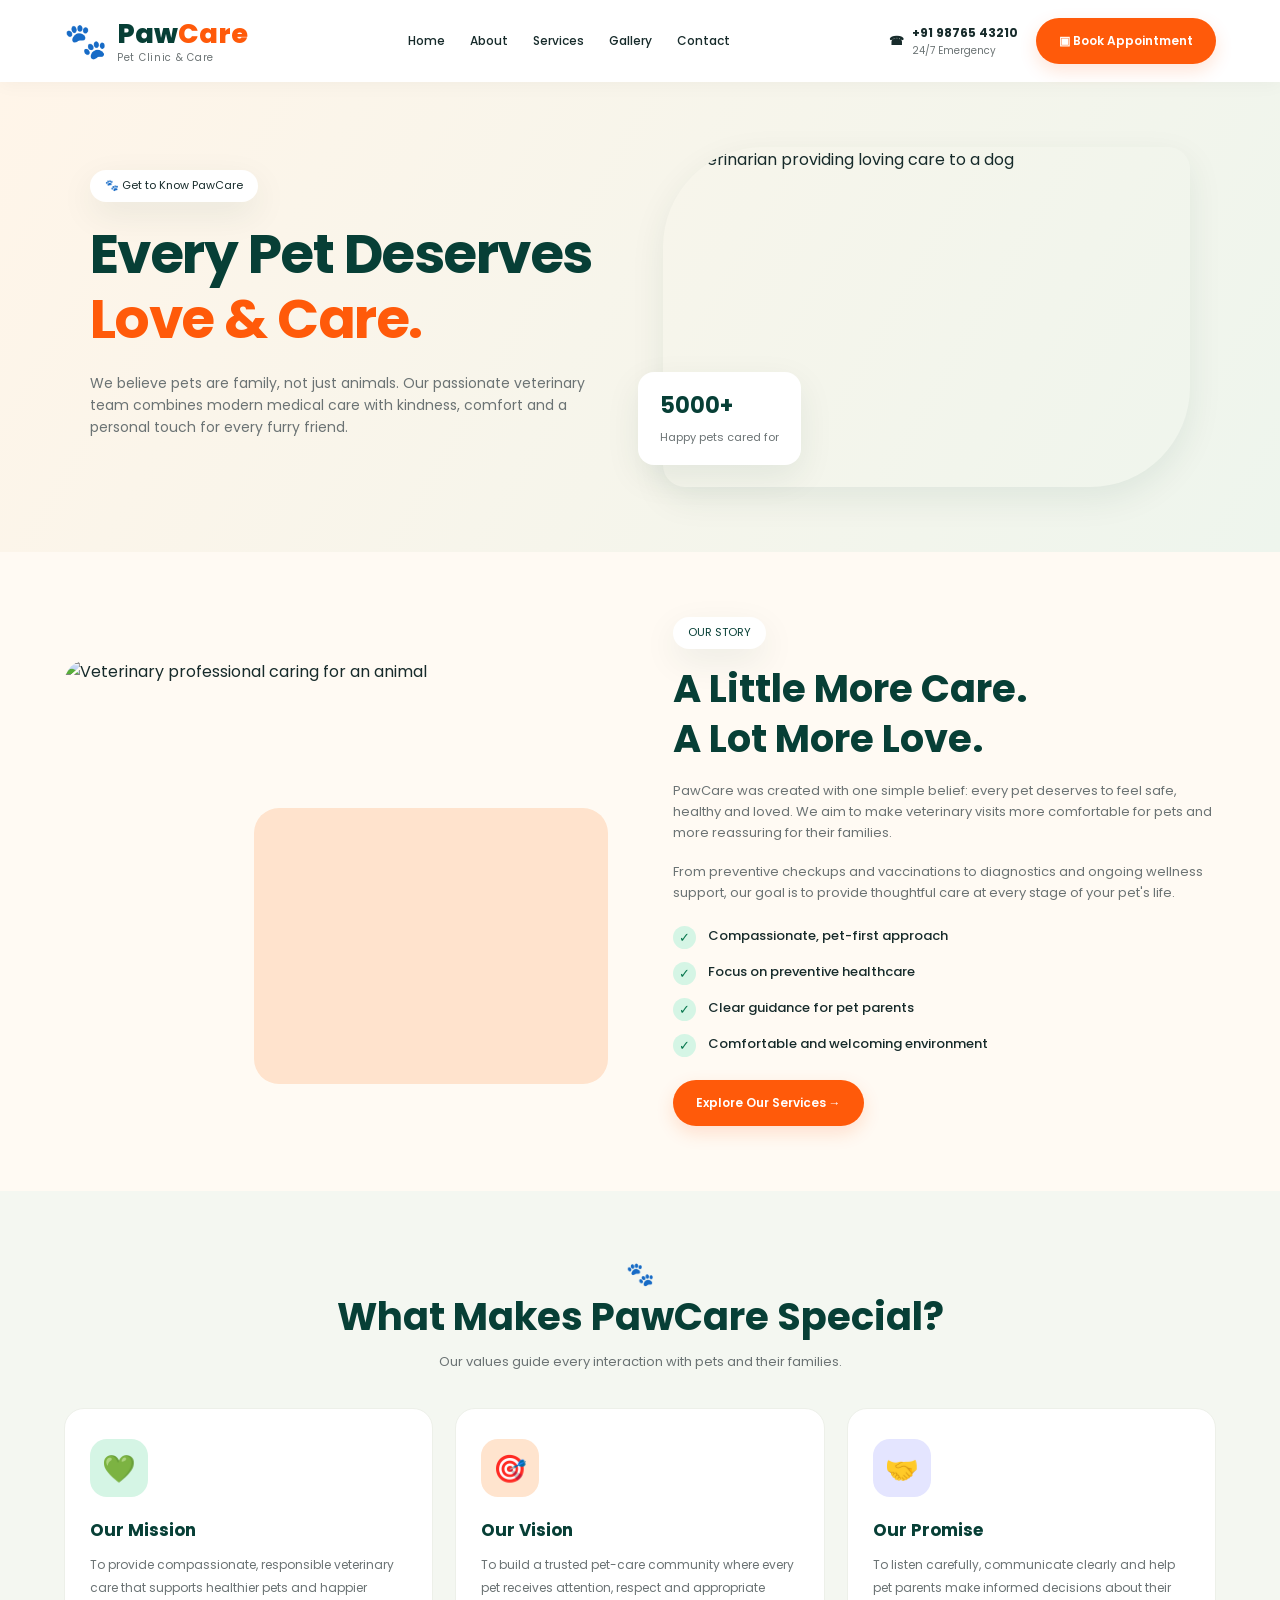
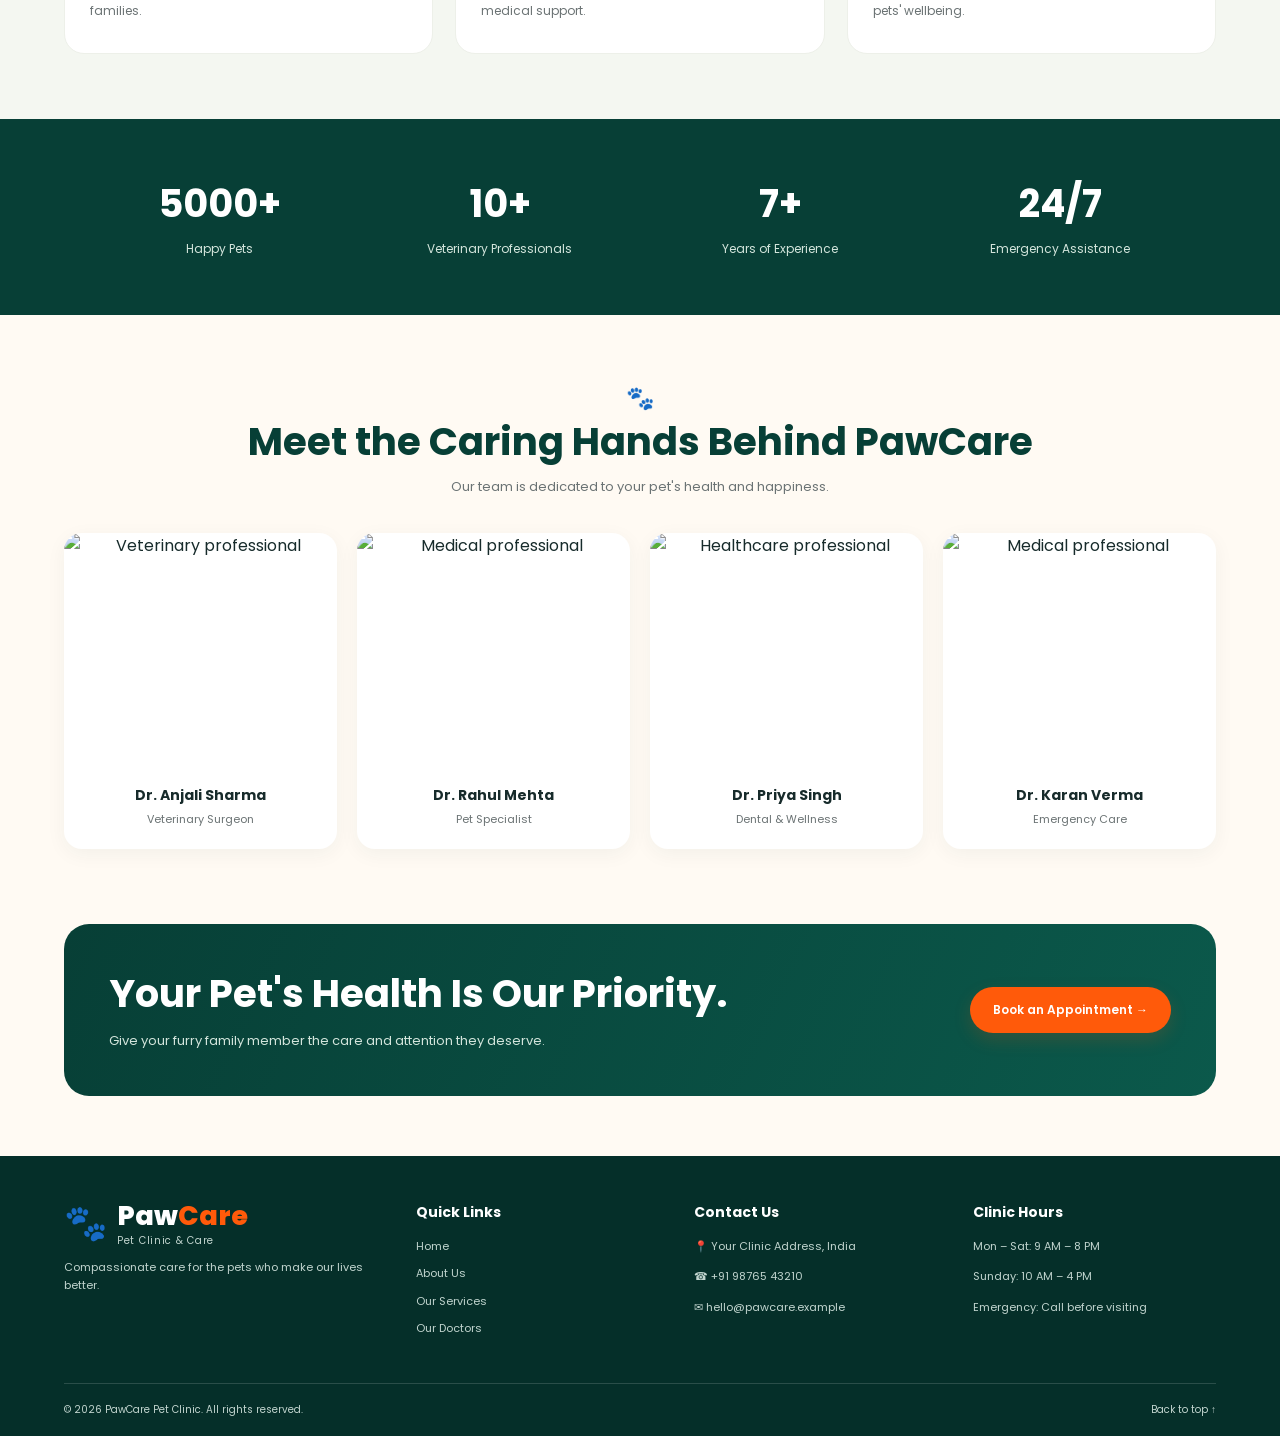
==== about.html @ 57199f96 "Add PawCare Pet Clinic website" ====
<!DOCTYPE html>
<html lang="en">
<head>
  <meta charset="UTF-8">
  <meta name="viewport" content="width=device-width, initial-scale=1.0">
  <meta name="description" content="Discover PawCare Pet Clinic, our veterinary team, mission, values and commitment to compassionate pet healthcare.">
  <title>About Us | PawCare Pet Clinic</title>

  <link rel="preconnect" href="https://fonts.googleapis.com">
  <link rel="preconnect" href="https://fonts.gstatic.com" crossorigin>
  <link href="https://fonts.googleapis.com/css2?family=Poppins:wght@400;500;600;700;800&display=swap" rel="stylesheet">
  <link rel="stylesheet" href="style.css">

  <style>
    /* ABOUT PAGE */
    .about-hero {
      position: relative;
      min-height: 390px;
      display: grid;
      grid-template-columns: 1fr 1fr;
      align-items: center;
      gap: 45px;
      padding: 65px 7%;
      overflow: hidden;
      background: linear-gradient(120deg, #fff5e9, #eef5ed);
    }

    .about-hero-content { position: relative; z-index: 1; }

    .breadcrumb {
      font-size: 12px;
      color: #6b7374;
      margin-bottom: 22px;
    }

    .breadcrumb a { color: var(--green); font-weight: 600; }

    .about-hero h1 {
      font-size: clamp(38px, 4.3vw, 58px);
      line-height: 1.18;
      letter-spacing: -1.5px;
      color: var(--green);
    }

    .about-hero h1 span { color: var(--orange); }

    .about-hero-content > p {
      max-width: 510px;
      margin: 20px 0 25px;
      font-size: 14px;
      color: var(--muted);
    }

    .about-hero-image {
      height: 340px;
      position: relative;
    }

    .about-hero-image img {
      height: 100%;
      border-radius: 100px 22px 100px 22px;
      box-shadow: var(--shadow);
    }

    .image-badge {
      position: absolute;
      left: -25px;
      bottom: 22px;
      padding: 16px 22px;
      border-radius: 16px;
      background: white;
      color: var(--green);
      box-shadow: var(--shadow);
    }

    .image-badge strong { display: block; font-size: 22px; }
    .image-badge span { font-size: 11px; color: var(--muted); }

    .story-section {
      display: grid;
      grid-template-columns: 1fr 1fr;
      gap: 65px;
      align-items: center;
    }

    .story-images {
      position: relative;
      padding: 0 35px 35px 0;
    }

    .story-images img {
      height: 390px;
      border-radius: 25px;
    }

    .story-images::after {
      content: "";
      position: absolute;
      z-index: -1;
      right: 0;
      bottom: 0;
      width: 65%;
      height: 65%;
      background: #ffe3cd;
      border-radius: 25px;
    }

    .story-content .eyebrow {
      margin-bottom: 15px;
      color: var(--green);
    }

    .story-content h2,
    .values-heading h2,
    .team-heading h2,
    .cta-content h2 {
      font-size: clamp(28px, 3vw, 40px);
      line-height: 1.3;
      color: var(--green);
    }

    .story-content > p {
      margin: 18px 0;
      font-size: 13px;
      color: var(--muted);
    }

    .check-list {
      display: grid;
      gap: 13px;
      margin: 23px 0;
      list-style: none;
    }

    .check-list li {
      display: flex;
      gap: 12px;
      align-items: flex-start;
      font-size: 13px;
      font-weight: 500;
    }

    .check-list li span {
      display: grid;
      place-items: center;
      flex-shrink: 0;
      width: 23px;
      height: 23px;
      border-radius: 50%;
      color: #08774e;
      background: #d5f5e5;
    }

    .values-section { background: #f4f7f1; }

    .values-heading,
    .team-heading { text-align: center; margin-bottom: 35px; }

    .values-heading p,
    .team-heading p {
      color: var(--muted);
      font-size: 13px;
      margin-top: 10px;
    }

    .values-grid {
      display: grid;
      grid-template-columns: repeat(3, 1fr);
      gap: 22px;
    }

    .value-card {
      padding: 30px 25px;
      border-radius: 20px;
      background: white;
      border: 1px solid #edf0e9;
      transition: transform .3s, box-shadow .3s;
    }

    .value-card:hover {
      transform: translateY(-7px);
      box-shadow: var(--shadow);
    }

    .value-icon {
      display: grid;
      place-items: center;
      width: 58px;
      height: 58px;
      margin-bottom: 20px;
      border-radius: 17px;
      font-size: 27px;
      background: #d5f5e5;
    }

    .value-card:nth-child(2) .value-icon { background: #ffe4ce; }
    .value-card:nth-child(3) .value-icon { background: #e4e5ff; }

    .value-card h3 { font-size: 17px; color: var(--green); margin-bottom: 10px; }
    .value-card p { font-size: 12px; line-height: 1.9; color: var(--muted); }

    .about-stats {
      display: grid;
      grid-template-columns: repeat(4, 1fr);
      gap: 20px;
      padding: 45px 7%;
      background: var(--green);
      color: white;
    }

    .about-stat { text-align: center; padding: 10px; }
    .about-stat strong { display: block; font-size: clamp(25px, 3vw, 38px); }
    .about-stat span { color: #d3e5dc; font-size: 12px; }

    .team-grid {
      display: grid;
      grid-template-columns: repeat(4, minmax(0, 1fr));
      gap: 20px;
    }

    .team-card {
      background: white;
      border-radius: 18px;
      overflow: hidden;
      text-align: center;
      box-shadow: 0 5px 20px rgba(7, 63, 54, .05);
      transition: transform .3s;
    }

    .team-card:hover { transform: translateY(-6px); }

    .team-card img { height: 235px; object-position: center 25%; }
    .team-card h3 { font-size: 14px; margin-top: 16px; }
    .team-card p { color: var(--muted); font-size: 11px; margin: 5px 0 20px; }

    .about-cta {
      margin: 10px 5% 60px;
      padding: 45px;
      border-radius: 25px;
      background: linear-gradient(115deg, #073f36, #0b594b);
      color: white;
      display: flex;
      align-items: center;
      justify-content: space-between;
      gap: 25px;
    }

    .cta-content h2 { color: white; }
    .cta-content p { color: #d3e5dc; font-size: 13px; margin-top: 12px; }

    .about-reveal {
      opacity: 0;
      transform: translateY(20px);
      transition: opacity .6s ease, transform .6s ease;
    }

    .about-reveal.visible { opacity: 1; transform: translateY(0); }

    @media (max-width: 900px) {
      .about-hero { padding: 50px 5%; gap: 25px; }
      .story-section { gap: 35px; }
      .team-grid { grid-template-columns: repeat(2, 1fr); }
      .team-card img { height: 250px; }
    }

    @media (max-width: 760px) {
      .about-hero { grid-template-columns: 1fr; padding: 42px 6%; }
      .about-hero-image { height: 300px; margin: 10px 8px 0; }
      .image-badge { left: -8px; }
      .story-section { grid-template-columns: 1fr; gap: 35px; }
      .story-images img { height: 310px; }
      .values-grid { grid-template-columns: 1fr; }
      .about-stats { grid-template-columns: repeat(2, 1fr); gap: 15px; padding: 35px 5%; }
      .team-grid { gap: 12px; }
      .team-card img { height: 190px; }
      .team-card h3 { font-size: 12px; }
      .about-cta { flex-direction: column; align-items: flex-start; padding: 30px 23px; }
    }

    @media (prefers-reduced-motion: reduce) {
      .about-reveal { opacity: 1; transform: none; transition: none; }
      *, *::before, *::after { scroll-behavior: auto !important; }
    }
  </style>
</head>
<body>

  <!-- SAME NAVBAR AS HOMEPAGE -->
  <header class="header">
    <a href="index.html#home" class="logo">
      <span class="logo-icon">🐾</span>
      <span>Paw<span>Care</span><small>Pet Clinic & Care</small></span>
    </a>

    <button class="menu-toggle" id="menuToggle"
      aria-label="Toggle navigation" aria-expanded="false">☰</button>

    <nav class="nav" id="nav">
      <a href="index.html#home">Home</a>
      <a href="about.html" aria-current="page">About</a>
      <a href="service.html">Services</a>
      <a href="gallary">Gallery</a>
      <a href="contact.html">Contact</a>
    </nav>

    <div class="header-actions">
      <a class="emergency" href="tel:+919876543210">
        ☎ <span>+91 98765 43210<small>24/7 Emergency</small></span>
      </a>
      <a href="appointment.html" class="btn btn-primary">
        ▣ Book Appointment
      </a>
    </div>
  </header>

  <main>
    <!-- HERO -->
    <section class="about-hero">
      <div class="about-hero-content">
       

        <span class="eyebrow">🐾 Get to Know PawCare</span>

        <h1>Every Pet Deserves<br><span>Love & Care.</span></h1>

        <p>
          We believe pets are family, not just animals. Our passionate
          veterinary team combines modern medical care with kindness,
          comfort and a personal touch for every furry friend.
        </p>

       
      </div>

      <div class="about-hero-image">
        <img
          src="https://images.unsplash.com/photo-1576201836106-db1758fd1c97?auto=format&fit=crop&w=1100&q=85"
          alt="Veterinarian providing loving care to a dog"
          fetchpriority="high"
        >
        <div class="image-badge">
          <strong>5000+</strong>
          <span>Happy pets cared for</span>
        </div>
      </div>
    </section>

    <!-- OUR STORY -->
    <section class="section story-section" id="our-story">
      <div class="story-images about-reveal">
        <img
          src="https://images.unsplash.com/photo-1551739440-5dd934d3a94a?auto=format&fit=crop&w=900&q=85"
          alt="Veterinary professional caring for an animal"
          loading="lazy"
        >
      </div>

      <div class="story-content about-reveal">
        <span class="eyebrow">OUR STORY</span>

        <h2>A Little More Care.<br>A Lot More Love.</h2>

        <p>
          PawCare was created with one simple belief: every pet deserves
          to feel safe, healthy and loved. We aim to make veterinary visits
          more comfortable for pets and more reassuring for their families.
        </p>

        <p>
          From preventive checkups and vaccinations to diagnostics and
          ongoing wellness support, our goal is to provide thoughtful care
          at every stage of your pet's life.
        </p>

        <ul class="check-list">
          <li><span>✓</span> Compassionate, pet-first approach</li>
          <li><span>✓</span> Focus on preventive healthcare</li>
          <li><span>✓</span> Clear guidance for pet parents</li>
          <li><span>✓</span> Comfortable and welcoming environment</li>
        </ul>

        <a href="service.html" class="btn btn-primary">
          Explore Our Services →
        </a>
      </div>
    </section>

    <!-- MISSION & VALUES -->
    <section class="section values-section">
      <div class="values-heading about-reveal">
        <span class="section-icon">🐾</span>
        <h2>What Makes PawCare Special?</h2>
        <p>Our values guide every interaction with pets and their families.</p>
      </div>

      <div class="values-grid">
        <article class="value-card about-reveal">
          <div class="value-icon">💚</div>
          <h3>Our Mission</h3>
          <p>
            To provide compassionate, responsible veterinary care that
            supports healthier pets and happier families.
          </p>
        </article>

        <article class="value-card about-reveal">
          <div class="value-icon">🎯</div>
          <h3>Our Vision</h3>
          <p>
            To build a trusted pet-care community where every pet receives
            attention, respect and appropriate medical support.
          </p>
        </article>

        <article class="value-card about-reveal">
          <div class="value-icon">🤝</div>
          <h3>Our Promise</h3>
          <p>
            To listen carefully, communicate clearly and help pet parents
            make informed decisions about their pets' wellbeing.
          </p>
        </article>
      </div>
    </section>

    <!-- CLINIC STATISTICS -->
    <section class="about-stats">
      <div class="about-stat">
        <strong>5000+</strong>
        <span>Happy Pets</span>
      </div>
      <div class="about-stat">
        <strong>10+</strong>
        <span>Veterinary Professionals</span>
      </div>
      <div class="about-stat">
        <strong>7+</strong>
        <span>Years of Experience</span>
      </div>
      <div class="about-stat">
        <strong>24/7</strong>
        <span>Emergency Assistance</span>
      </div>
    </section>

    <!-- OUR TEAM -->
    <section class="section">
      <div class="team-heading about-reveal">
        <span class="section-icon">🐾</span>
        <h2>Meet the Caring Hands Behind PawCare</h2>
        <p>Our team is dedicated to your pet's health and happiness.</p>
      </div>

      <div class="team-grid">
        <article class="team-card about-reveal">
          <img
            src="https://images.unsplash.com/photo-1559839734-2b71ea197ec2?auto=format&fit=crop&w=550&q=80"
            alt="Veterinary professional"
            loading="lazy"
          >
          <h3>Dr. Anjali Sharma</h3>
          <p>Veterinary Surgeon</p>
        </article>

        <article class="team-card about-reveal">
          <img
            src="https://images.unsplash.com/photo-1612349317150-e413f6a5b16d?auto=format&fit=crop&w=550&q=80"
            alt="Medical professional"
            loading="lazy"
          >
          <h3>Dr. Rahul Mehta</h3>
          <p>Pet Specialist</p>
        </article>

        <article class="team-card about-reveal">
          <img
            src="https://images.unsplash.com/photo-1594824476967-48c8b964273f?auto=format&fit=crop&w=550&q=80"
            alt="Healthcare professional"
            loading="lazy"
          >
          <h3>Dr. Priya Singh</h3>
          <p>Dental & Wellness</p>
        </article>

        <article class="team-card about-reveal">
          <img
            src="https://images.unsplash.com/photo-1622253692010-333f2da6031d?auto=format&fit=crop&w=550&q=80"
            alt="Medical professional"
            loading="lazy"
          >
          <h3>Dr. Karan Verma</h3>
          <p>Emergency Care</p>
        </article>
      </div>
    </section>

    <!-- CTA -->
    <section class="about-cta">
      <div class="cta-content">
        <h2>Your Pet's Health Is Our Priority.</h2>
        <p>Give your furry family member the care and attention they deserve.</p>
      </div>

      <a href="appointment.html" class="btn btn-primary">
        Book an Appointment →
      </a>
    </section>
  </main>

  <!-- SAME FOOTER STYLE -->
  <footer class="footer" id="contact">
    <div class="footer-main">
      <div>
        <a href="index.html" class="logo footer-logo">
          <span class="logo-icon">🐾</span>
          <span>Paw<span>Care</span><small>Pet Clinic & Care</small></span>
        </a>
        <p>Compassionate care for the pets who make our lives better.</p>
      </div>

      <div>
        <h3>Quick Links</h3>
        <a href="index.html#home">Home</a>
        <a href="about.html">About Us</a>
        <a href="index.html#services">Our Services</a>
        <a href="index.html#doctors">Our Doctors</a>
      </div>

      <div>
        <h3>Contact Us</h3>
        <p>📍 Your Clinic Address, India</p>
        <p>☎ <a href="tel:+919876543210">+91 98765 43210</a></p>
        <p>✉ hello@pawcare.example</p>
      </div>

      <div>
        <h3>Clinic Hours</h3>
        <p>Mon – Sat: 9 AM – 8 PM</p>
        <p>Sunday: 10 AM – 4 PM</p>
        <p>Emergency: Call before visiting</p>
      </div>
    </div>

    <div class="footer-bottom">
      <p>© <span id="year"></span> PawCare Pet Clinic. All rights reserved.</p>
      <a href="#top" onclick="window.scrollTo({top:0,behavior:'smooth'});return false;">
        Back to top ↑
      </a>
    </div>
  </footer>

  <script>
    // Mobile navigation
    const menuToggle = document.getElementById("menuToggle");
    const nav = document.getElementById("nav");

    menuToggle.addEventListener("click", () => {
      const isOpen = nav.classList.toggle("open");
      menuToggle.setAttribute("aria-expanded", String(isOpen));
      menuToggle.textContent = isOpen ? "✕" : "☰";
    });

    nav.querySelectorAll("a").forEach(link => {
      link.addEventListener("click", () => {
        nav.classList.remove("open");
        menuToggle.setAttribute("aria-expanded", "false");
        menuToggle.textContent = "☰";
      });
    });

    // Current year
    document.getElementById("year").textContent =
      new Date().getFullYear();

    // Scroll reveal animations
    const revealObserver = new IntersectionObserver((entries) => {
      entries.forEach(entry => {
        if (entry.isIntersecting) {
          entry.target.classList.add("visible");
          revealObserver.unobserve(entry.target);
        }
      });
    }, { threshold: 0.12 });

    document.querySelectorAll(".about-reveal").forEach(element => {
      revealObserver.observe(element);
    });
  </script>

</body>
</html>
---- style.css ----
:root {
  --green: #073f36;
  --green-light: #0b594b;
  --orange: #ff5a0a;
  --cream: #fffaf3;
  --white: #ffffff;
  --text: #172b2b;
  --muted: #6b7374;
  --border: #e9ece7;
  --shadow: 0 12px 35px rgba(7, 63, 54, 0.08);
}

* {
  margin: 0;
  padding: 0;
  box-sizing: border-box;
}

html {
  scroll-behavior: smooth;
  scroll-padding-top: 90px;
}

body {
  font-family: "Poppins", sans-serif;
  background: var(--cream);
  color: var(--text);
  line-height: 1.6;
  overflow-x: hidden;
}

img {
  display: block;
  width: 100%;
  object-fit: cover;
}

a {
  text-decoration: none;
  color: inherit;
}

button, input, select, textarea {
  font: inherit;
}

button, a {
  -webkit-tap-highlight-color: transparent;
}

.header {
  min-height: 82px;
  padding: 14px 5%;
  display: flex;
  align-items: center;
  justify-content: space-between;
  gap: 25px;
  background: rgba(255, 255, 255, 0.94);
  backdrop-filter: blur(16px);
  position: sticky;
  top: 0;
  z-index: 1000;
  box-shadow: 0 3px 18px rgba(0, 0, 0, 0.035);
}

.logo {
  display: inline-flex;
  align-items: center;
  gap: 9px;
  font-size: 27px;
  font-weight: 800;
  line-height: 1.1;
  color: var(--green);
  flex-shrink: 0;
}

.logo-icon {
  font-size: 35px;
}

.logo > span:last-child > span {
  color: var(--orange);
}

.logo small {
  display: block;
  font-size: 10px;
  color: var(--muted);
  font-weight: 400;
  letter-spacing: 0.7px;
  margin-top: 4px;
}

.nav {
  display: flex;
  align-items: center;
  gap: 25px;
}

.nav a {
  font-size: 12px;
  font-weight: 500;
  transition: color 0.25s;
}

.nav a:hover,
.footer a:hover {
  color: var(--orange);
}

.header-actions {
  display: flex;
  align-items: center;
  gap: 18px;
}

.emergency {
  display: flex;
  align-items: center;
  gap: 8px;
  font-size: 12px;
  font-weight: 700;
}

.emergency small {
  display: block;
  font-weight: 400;
  color: var(--muted);
}

.btn {
  border: 0;
  border-radius: 40px;
  display: inline-flex;
  justify-content: center;
  align-items: center;
  gap: 9px;
  padding: 13px 23px;
  font-size: 12px;
  font-weight: 600;
  cursor: pointer;
  transition: transform 0.25s, box-shadow 0.25s, background 0.25s;
}

.btn:hover {
  transform: translateY(-3px);
}

.btn-primary {
  background: var(--orange);
  color: white;
  box-shadow: 0 7px 18px rgba(255, 90, 10, 0.16);
}

.btn-primary:hover {
  background: #e94b00;
  box-shadow: 0 10px 25px rgba(255, 90, 10, 0.25);
}

.btn-outline {
  border: 1px solid var(--green);
  color: var(--green);
  background: white;
}

.btn-outline:hover {
  background: var(--green);
  color: white;
}

.menu-toggle {
  display: none;
  border: 0;
  background: var(--green);
  color: white;
  width: 42px;
  height: 42px;
  border-radius: 12px;
  font-size: 22px;
  cursor: pointer;
}

/* HERO */

.hero {
  display: grid;
  grid-template-columns: 0.95fr 1.05fr;
  align-items: center;
  min-height: 515px;
  padding: 55px 7%;
  gap: 35px;
  background:
    radial-gradient(circle at 5% 10%, #ffe7d5 0, transparent 25%),
    linear-gradient(120deg, #fffaf3, #f4f6ed);
  position: relative;
  overflow: hidden;
}

.hero-content {
  position: relative;
  z-index: 2;
  animation: slideUp 0.8s ease both;
}

.eyebrow {
  display: inline-flex;
  align-items: center;
  gap: 8px;
  padding: 7px 15px;
  background: white;
  border-radius: 30px;
  box-shadow: var(--shadow);
  font-size: 11px;
  margin-bottom: 20px;
}

.hero h1 {
  font-size: clamp(38px, 4.4vw, 65px);
  line-height: 1.12;
  letter-spacing: -2px;
  font-weight: 800;
  color: var(--green);
}

.hero h1 span {
  color: var(--orange);
}

.hero-content > p {
  max-width: 480px;
  margin: 18px 0 23px;
  color: var(--muted);
  font-size: 14px;
}

.hero-buttons {
  display: flex;
  flex-wrap: wrap;
  gap: 12px;
}

.hero-image {
  height: 410px;
  position: relative;
  perspective: 1000px;
}

.hero-image > img {
  height: 100%;
  border-radius: 45% 45% 22px 22px;
  box-shadow: 0 22px 50px rgba(7, 63, 54, 0.13);
  animation: floatImage 5s ease-in-out infinite;
}

.floating-card {
  position: absolute;
  left: -45px;
  bottom: 28px;
  max-width: 270px;
  display: flex;
  align-items: center;
  gap: 13px;
  padding: 16px;
  border-radius: 18px;
  background: rgba(255, 255, 255, 0.95);
  box-shadow: var(--shadow);
  animation: floatCard 4s ease-in-out infinite;
}

.float-paw {
  font-size: 30px;
}

.floating-card h3 {
  font-size: 13px;
  color: var(--green);
}

.floating-card p {
  color: var(--muted);
  font-size: 10px;
}

.hero-sticker {
  position: absolute;
  top: 25px;
  right: -15px;
  background: var(--orange);
  color: white;
  border-radius: 50%;
  width: 94px;
  height: 94px;
  display: grid;
  place-content: center;
  text-align: center;
  font-size: 11px;
  font-weight: 700;
  line-height: 1.5;
  transform: rotate(12deg);
  box-shadow: var(--shadow);
}

.hero-sticker span {
  font-size: 10px;
}

.hero-features {
  display: flex;
  flex-wrap: wrap;
  gap: 22px;
  margin-top: 29px;
}

.hero-features > div {
  display: flex;
  align-items: center;
  gap: 8px;
}

.hero-features > div > span {
  font-size: 24px;
  color: var(--green);
}

.hero-features b,
.hero-features small {
  display: block;
  font-size: 10px;
}

.hero-features small {
  color: var(--muted);
}

/* GENERAL SECTIONS */

.section {
  padding: 65px 5%;
}

.section-heading {
  text-align: center;
  margin-bottom: 30px;
}

.section-icon {
  font-size: 23px;
  color: var(--orange);
}

.section-heading h2,
.appointment-info h2 {
  font-size: clamp(24px, 3vw, 34px);
  color: var(--green);
  line-height: 1.3;
}

.section-heading p {
  color: var(--muted);
  font-size: 12px;
  margin-top: 7px;
}

/* SERVICES */

.services {
  background: white;
}

.service-grid {
  display: grid;
  grid-template-columns: repeat(4, minmax(0, 1fr));
  gap: 16px;
}

.service-card {
  padding: 25px 15px;
  text-align: center;
  background: #f8faf7;
  border: 1px solid transparent;
  border-radius: 18px;
  transition: transform 0.3s, box-shadow 0.3s, border 0.3s;
}

.service-card:hover {
  transform: translateY(-8px);
  border-color: #dce9df;
  box-shadow: var(--shadow);
}

.service-icon {
  width: 61px;
  height: 61px;
  display: grid;
  place-items: center;
  border-radius: 50%;
  margin: 0 auto 13px;
  font-size: 26px;
  font-weight: 700;
}

.green { background: #d5f5e5; color: #08774e; }
.orange { background: #ffe4ce; color: #ed690e; }
.blue { background: #d9efff; color: #0781d5; }
.pink { background: #ffe0e9; color: #e82f68; }
.purple { background: #e4e5ff; color: #686be8; }
.yellow { background: #ffedc4; color: #e79b00; }
.red { background: #ffe0da; color: #e83c2c; }

.service-card h3 {
  font-size: 14px;
  margin-bottom: 8px;
}

.service-card p {
  color: var(--muted);
  font-size: 11px;
}

/* ABOUT */

.about {
  display: grid;
  grid-template-columns: 1.05fr 0.9fr 0.9fr;
  gap: 24px;
  align-items: center;
  background: var(--green);
  color: white;
  border-radius: 22px;
  margin: 10px 2%;
  padding: 38px;
}

.about-label {
  display: inline-block;
  border: 1px solid rgba(255,255,255,0.35);
  padding: 5px 12px;
  border-radius: 30px;
  font-size: 11px;
  margin-bottom: 15px;
}

.about-content h2 {
  font-size: clamp(24px, 2.5vw, 34px);
  line-height: 1.35;
}

.about-content > p {
  font-size: 12px;
  color: #d8e9e2;
  margin: 15px 0 20px;
}

.about-image {
  height: 270px;
}

.about-image img {
  height: 100%;
  border-radius: 45% 45% 20px 20px;
}

.stats-grid {
  display: grid;
  grid-template-columns: repeat(2, minmax(0, 1fr));
  gap: 12px;
}

.stat-card {
  background: white;
  color: var(--green);
  border-radius: 15px;
  padding: 18px 12px;
  display: flex;
  align-items: center;
  gap: 10px;
}

.stat-card > span {
  font-size: 25px;
}

.stat-card h3 {
  font-size: 19px;
}

.stat-card p {
  color: var(--muted);
  font-size: 10px;
}

/* APPOINTMENT */

.appointment {
  display: grid;
  grid-template-columns: 0.85fr 1.15fr;
  gap: 45px;
  align-items: center;
  background: #f6f8f4;
  margin: 15px 2%;
  border-radius: 22px;
  padding: 38px;
}

.appointment-info h2 {
  margin-top: 8px;
}

.appointment-info > p {
  font-size: 12px;
  color: var(--muted);
}

.appointment-info > img {
  height: 190px;
  margin-top: 20px;
  border-radius: 18px;
}

.appointment-note {
  display: flex;
  gap: 12px;
  margin-top: 20px;
  padding: 15px;
  border-radius: 14px;
  background: white;
}

.appointment-note > span {
  color: var(--orange);
  font-size: 25px;
}

.appointment-note b {
  font-size: 12px;
}

.appointment-note p {
  font-size: 11px;
  color: var(--muted);
}

.appointment-form {
  background: white;
  padding: 25px;
  border-radius: 20px;
  box-shadow: var(--shadow);
}

.form-row {
  display: grid;
  grid-template-columns: 1fr 1fr;
  gap: 13px;
}

.appointment-form label {
  display: block;
  margin-bottom: 15px;
  font-size: 11px;
  font-weight: 600;
}

.appointment-form input,
.appointment-form select,
.appointment-form textarea {
  display: block;
  width: 100%;
  margin-top: 7px;
  padding: 12px;
  border: 1px solid var(--border);
  border-radius: 10px;
  outline: none;
  background: #fff;
  color: var(--text);
  font-size: 11px;
  transition: border 0.2s, box-shadow 0.2s;
}

.appointment-form input:focus,
.appointment-form select:focus,
.appointment-form textarea:focus {
  border-color: var(--green-light);
  box-shadow: 0 0 0 3px rgba(7, 63, 54, 0.08);
}

.appointment-form textarea {
  resize: vertical;
}

.submit-btn {
  width: 100%;
}

.form-message {
  font-size: 12px;
  margin-top: 12px;
  color: var(--green);
}

.form-disclaimer {
  display: block;
  margin-top: 10px;
  color: var(--muted);
  font-size: 9px;
}

/* DOCTORS */

.doctors {
  background: white;
}

.doctor-grid {
  display: grid;
  grid-template-columns: repeat(4, minmax(0, 1fr));
  gap: 20px;
}

.doctor-card {
  overflow: hidden;
  background: #fafaf7;
  border-radius: 17px;
  text-align: center;
  padding-bottom: 20px;
  transition: transform 0.3s, box-shadow 0.3s;
}

.doctor-card:hover {
  transform: translateY(-6px);
  box-shadow: var(--shadow);
}

.doctor-card img {
  height: 225px;
  object-position: center 25%;
}

.doctor-card h3 {
  margin-top: 15px;
  font-size: 14px;
}

.doctor-card p {
  color: var(--muted);
  font-size: 11px;
}

/* REVIEWS */

.review-grid {
  display: grid;
  grid-template-columns: repeat(3, minmax(0, 1fr));
  gap: 20px;
}

.review-card {
  padding: 25px;
  border-radius: 18px;
  border: 1px solid var(--border);
  background: white;
}

.stars {
  color: #f6a700;
  letter-spacing: 3px;
  margin-bottom: 12px;
}

.review-card > p {
  font-size: 12px;
  color: var(--muted);
  margin-bottom: 15px;
}

.review-card h4 {
  font-size: 13px;
}

.review-card small {
  font-size: 10px;
  color: var(--muted);
}

/* GALLERY */

.gallery {
  background: white;
}

.gallery-grid {
  display: grid;
  grid-template-columns: repeat(4, minmax(0, 1fr));
  gap: 16px;
}

.gallery-grid img {
  height: 230px;
  border-radius: 16px;
  transition: transform 0.35s;
}

.gallery-grid img:hover {
  transform: scale(1.035);
}

/* FOOTER */

.footer {
  padding: 45px 5% 0;
  background: #052f29;
  color: white;
}

.footer-main {
  display: grid;
  grid-template-columns: 1.3fr 1fr 1fr 1fr;
  gap: 35px;
  padding-bottom: 35px;
}

.footer-logo {
  color: white;
}

.footer-logo small {
  color: #c1d4ce;
}

.footer-main > div > p {
  color: #c1d4ce;
  font-size: 11px;
  margin-top: 13px;
}

.footer-main h3 {
  font-size: 14px;
  margin-bottom: 14px;
}

.footer-main > div > a:not(.logo) {
  display: block;
  font-size: 11px;
  color: #c1d4ce;
  margin: 10px 0;
}

.footer-bottom {
  display: flex;
  justify-content: space-between;
  align-items: center;
  padding: 18px 0;
  border-top: 1px solid rgba(255,255,255,0.15);
  font-size: 10px;
  color: #c1d4ce;
}

/* ANIMATIONS */

@keyframes slideUp {
  from { opacity: 0; transform: translateY(25px); }
  to { opacity: 1; transform: translateY(0); }
}

@keyframes floatImage {
  0%, 100% { transform: translateY(0); }
  50% { transform: translateY(-7px); }
}

@keyframes floatCard {
  0%, 100% { transform: translateY(0); }
  50% { transform: translateY(-9px); }
}

/* TABLET */

@media (max-width: 1100px) {
  .header { flex-wrap: wrap; }
  .nav { gap: 15px; }
  .header-actions { gap: 10px; }
  .header-actions .btn { padding: 11px 15px; }
  .hero { padding: 45px 5%; }
  .about { grid-template-columns: 1fr 1fr; }
  .stats-grid { grid-column: 1 / -1; }
  .stat-card { justify-content: center; }
}

/* MOBILE */

@media (max-width: 760px) {
  html { scroll-padding-top: 75px; }

  .header {
    min-height: 72px;
    padding: 12px 5%;
    gap: 10px;
  }

  .logo { font-size: 23px; }
  .logo-icon { font-size: 29px; }

  .menu-toggle {
    display: block;
    margin-left: auto;
  }

  .nav {
    display: none;
    flex-direction: column;
    align-items: stretch;
    gap: 0;
    position: absolute;
    top: 100%;
    left: 0;
    right: 0;
    padding: 12px 5% 20px;
    background: white;
    box-shadow: var(--shadow);
  }

  .nav.open { display: flex; }

  .nav a {
    padding: 12px 0;
    border-bottom: 1px solid var(--border);
    font-size: 13px;
  }

  .header-actions {
    width: 100%;
    justify-content: space-between;
    gap: 8px;
  }

  .emergency { font-size: 11px; }
  .header-actions .btn { font-size: 10px; padding: 12px 15px; }

  .hero {
    grid-template-columns: 1fr;
    padding: 45px 6% 35px;
    gap: 35px;
  }

  .hero h1 {
    font-size: clamp(40px, 10vw, 57px);
    letter-spacing: -1.5px;
  }

  .hero-content > p { font-size: 13px; }
  .hero-image { height: 330px; margin: 0 8px; }
  .floating-card { left: -10px; bottom: 15px; }
  .hero-sticker { right: -8px; }

  .hero-features { gap: 16px; }
  .hero-features > div > span { font-size: 20px; }

  .section { padding: 48px 5%; }

  .service-grid { grid-template-columns: repeat(2, minmax(0, 1fr)); gap: 12px; }
  .service-card { padding: 20px 10px; }
  .service-card h3 { font-size: 12px; }
  .service-card p { font-size: 10px; }

  .about {
    grid-template-columns: 1fr;
    margin: 8px 3%;
    padding: 25px;
    gap: 22px;
  }

  .about-image { height: 250px; }
  .stats-grid { grid-column: auto; }
  .stat-card { justify-content: flex-start; padding: 14px 9px; }
  .stat-card h3 { font-size: 17px; }

  .appointment {
    grid-template-columns: 1fr;
    margin: 8px 3%;
    padding: 22px;
    gap: 25px;
  }

  .appointment-info > img { height: 180px; }
  .appointment-form { padding: 18px; }
  .form-row { grid-template-columns: 1fr; gap: 0; }

  .doctor-grid { grid-template-columns: repeat(2, minmax(0, 1fr)); gap: 12px; }
  .doctor-card img { height: 185px; }
  .doctor-card h3 { font-size: 12px; }
  .doctor-card p { font-size: 10px; }

  .review-grid { grid-template-columns: 1fr; gap: 12px; }
  .review-card { padding: 20px; }

  .gallery-grid { grid-template-columns: repeat(2, minmax(0, 1fr)); gap: 12px; }
  .gallery-grid img { height: 170px; }

  .footer { padding: 35px 5% 0; }
  .footer-main { grid-template-columns: repeat(2, minmax(0, 1fr)); gap: 28px 18px; }
  .footer-bottom { gap: 12px; flex-wrap: wrap; }
}

@media (max-width: 380px) {
  .header-actions .btn { padding: 10px; }
  .emergency { font-size: 10px; }
  .hero-buttons .btn { padding: 12px 15px; }
  .stats-grid { gap: 8px; }
  .stat-card > span { font-size: 20px; }
}
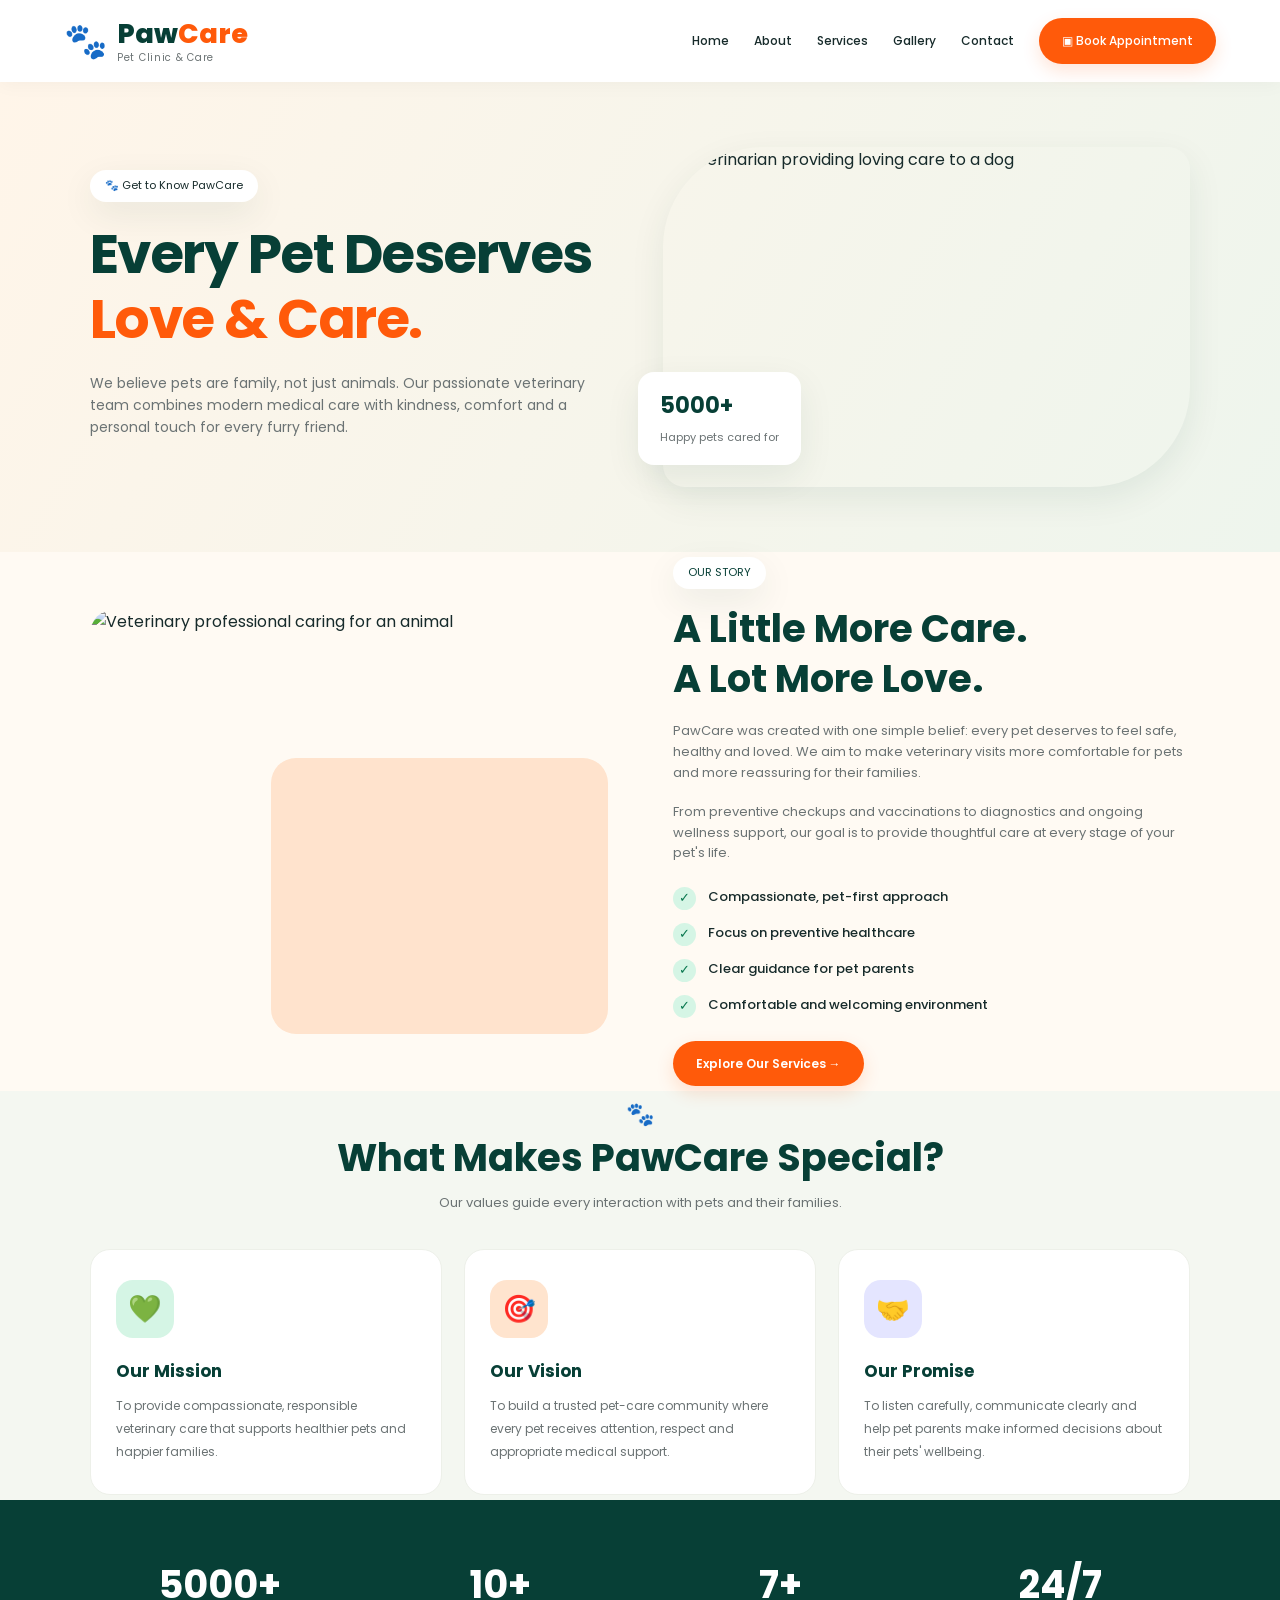
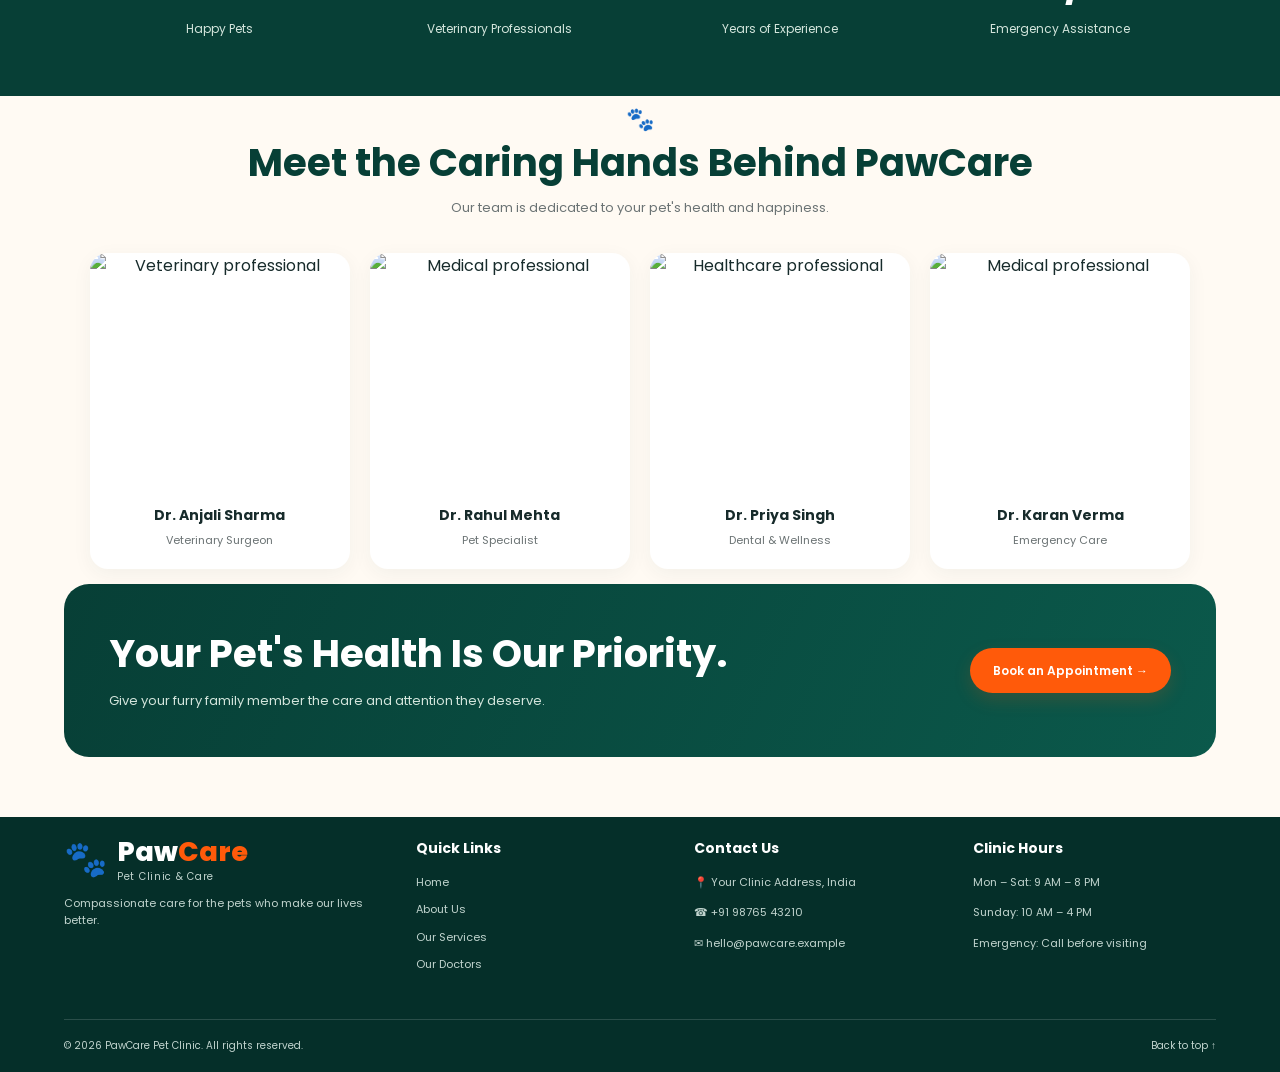
==== commit 82828c4b: "update website" ====
--- a/about.html
+++ b/about.html
@@ -302,16 +302,14 @@
       <a href="service.html">Services</a>
       <a href="gallary">Gallery</a>
       <a href="contact.html">Contact</a>
-    </nav>
-
+   
     <div class="header-actions">
-      <a class="emergency" href="tel:+919876543210">
-        ☎ <span>+91 98765 43210<small>24/7 Emergency</small></span>
-      </a>
+      
       <a href="appointment.html" class="btn btn-primary">
         ▣ Book Appointment
       </a>
     </div>
+  </nav>
   </header>
 
   <main>
@@ -523,7 +521,7 @@
         <h3>Quick Links</h3>
         <a href="index.html#home">Home</a>
         <a href="about.html">About Us</a>
-        <a href="index.html#services">Our Services</a>
+        <a href="service.html">Our Services</a>
         <a href="index.html#doctors">Our Doctors</a>
       </div>
 
--- a/style.css
+++ b/style.css
@@ -907,3 +907,62 @@
   .stats-grid { gap: 8px; }
   .stat-card > span { font-size: 20px; }
 }
+/* MINIMUM SECTION SPACING */
+
+main > section.section {
+  padding: 5px 7% !important;
+  margin: 0 !important;
+  min-height: auto !important;
+}
+
+.hero {
+  padding-bottom: 5px !important;
+  margin-bottom: 0 !important;
+}
+
+.section-heading {
+  margin: 0 0 6px !important;
+  padding: 0 !important;
+}
+
+.section-heading h2,
+.section-heading p {
+  margin: 2px 0 !important;
+}
+
+.service-grid,
+.doctor-grid,
+.review-grid,
+.gallery-grid {
+  gap: 8px !important;
+  margin-top: 5px !important;
+}
+
+.about.section,
+.appointment.section {
+  gap: 6px !important;
+}
+
+.stats-grid {
+  margin-top: 4px !important;
+  gap: 6px !important;
+}
+
+.appointment-form {
+  padding: 12px !important;
+}
+
+.footer {
+  margin-top: 0 !important;
+  padding-top: 20px !important;
+}
+
+@media (max-width: 600px) {
+  main > section.section {
+    padding: 5px 4% !important;
+  }
+
+  .section-heading {
+    margin-bottom: 5px !important;
+  }
+}
